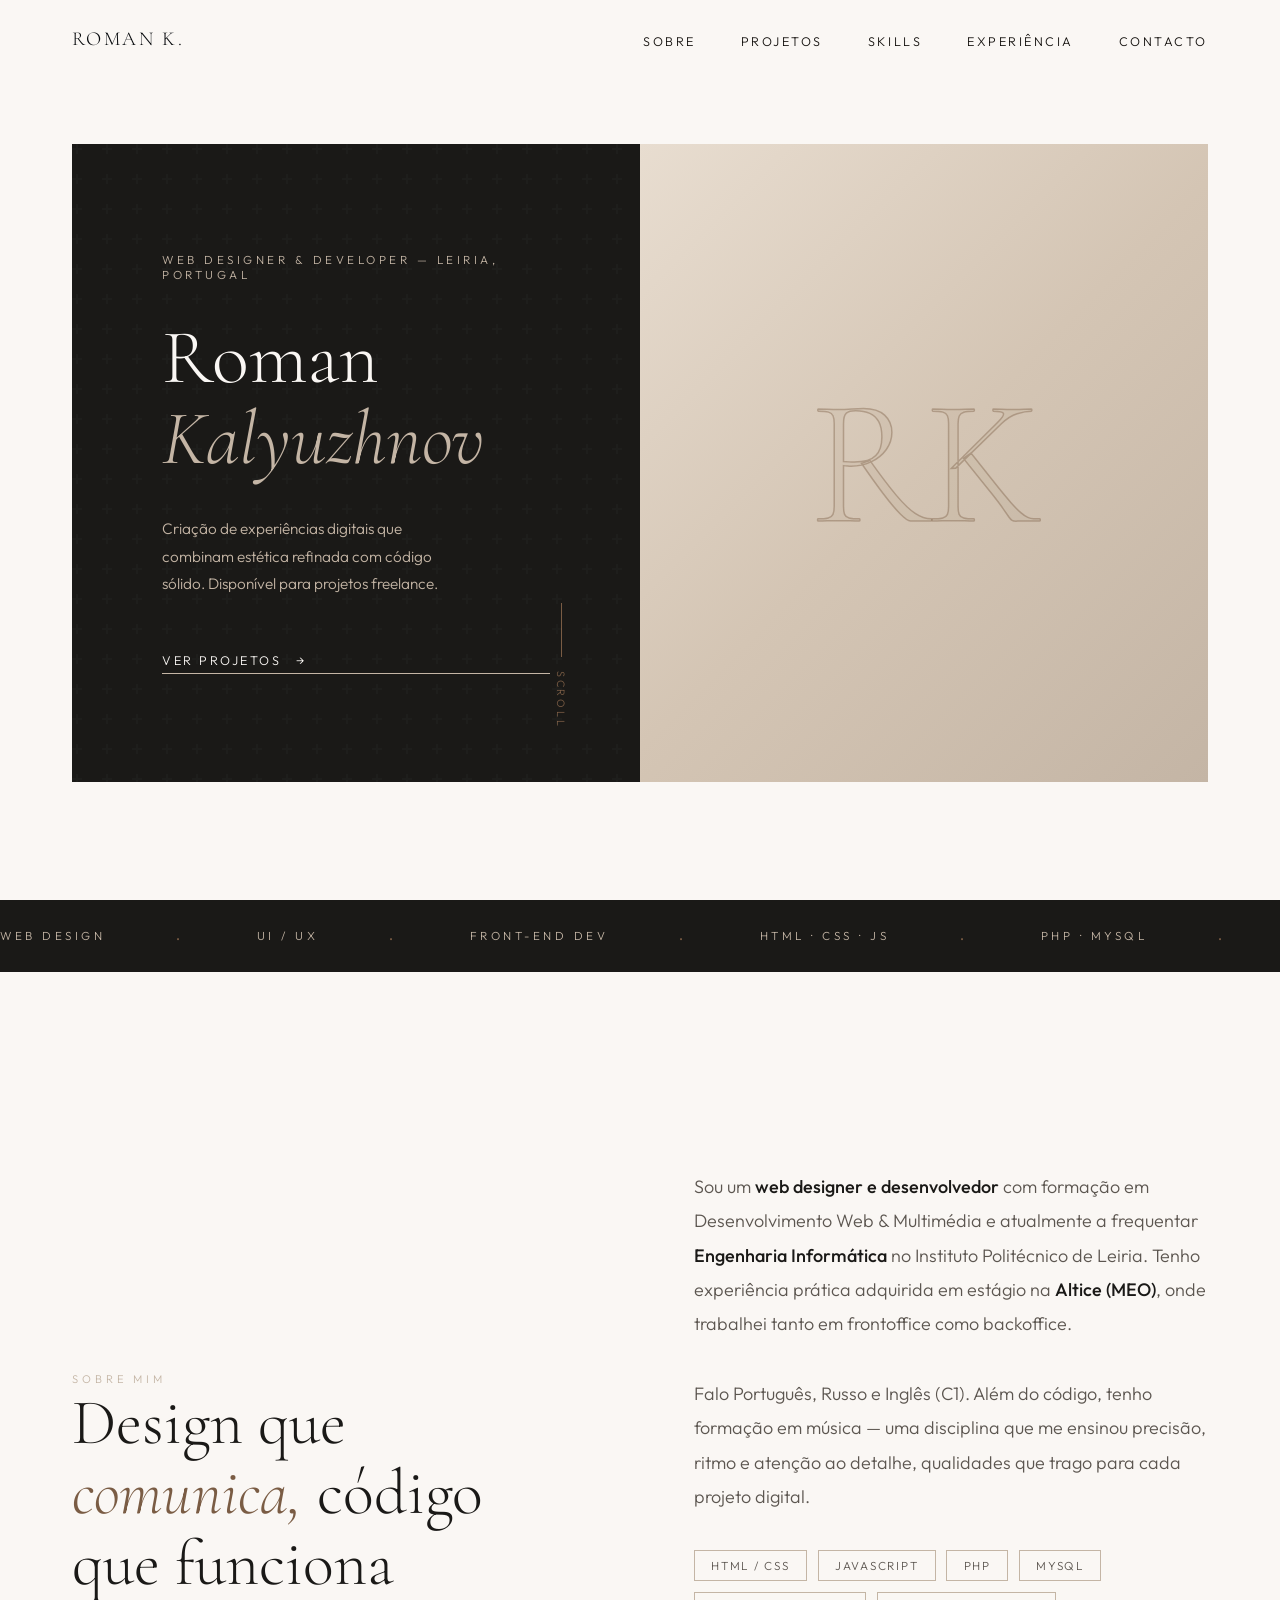
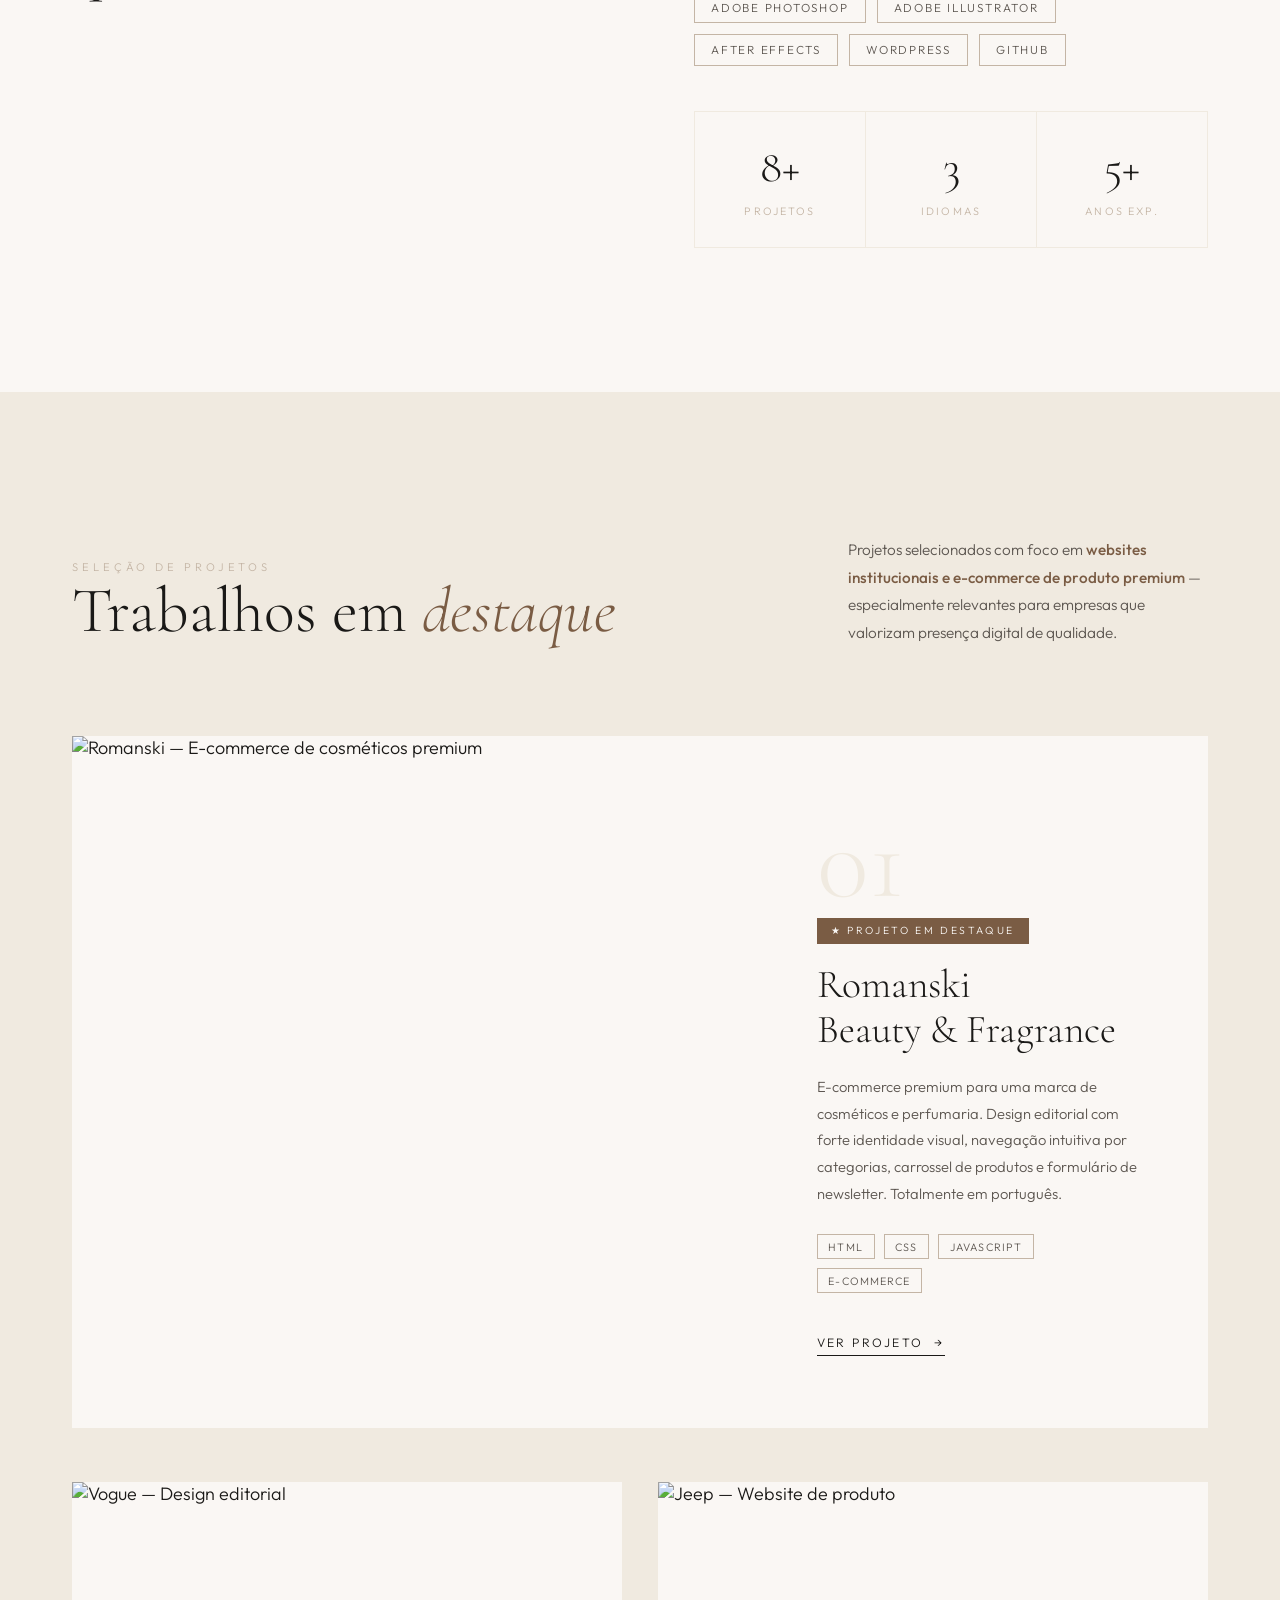
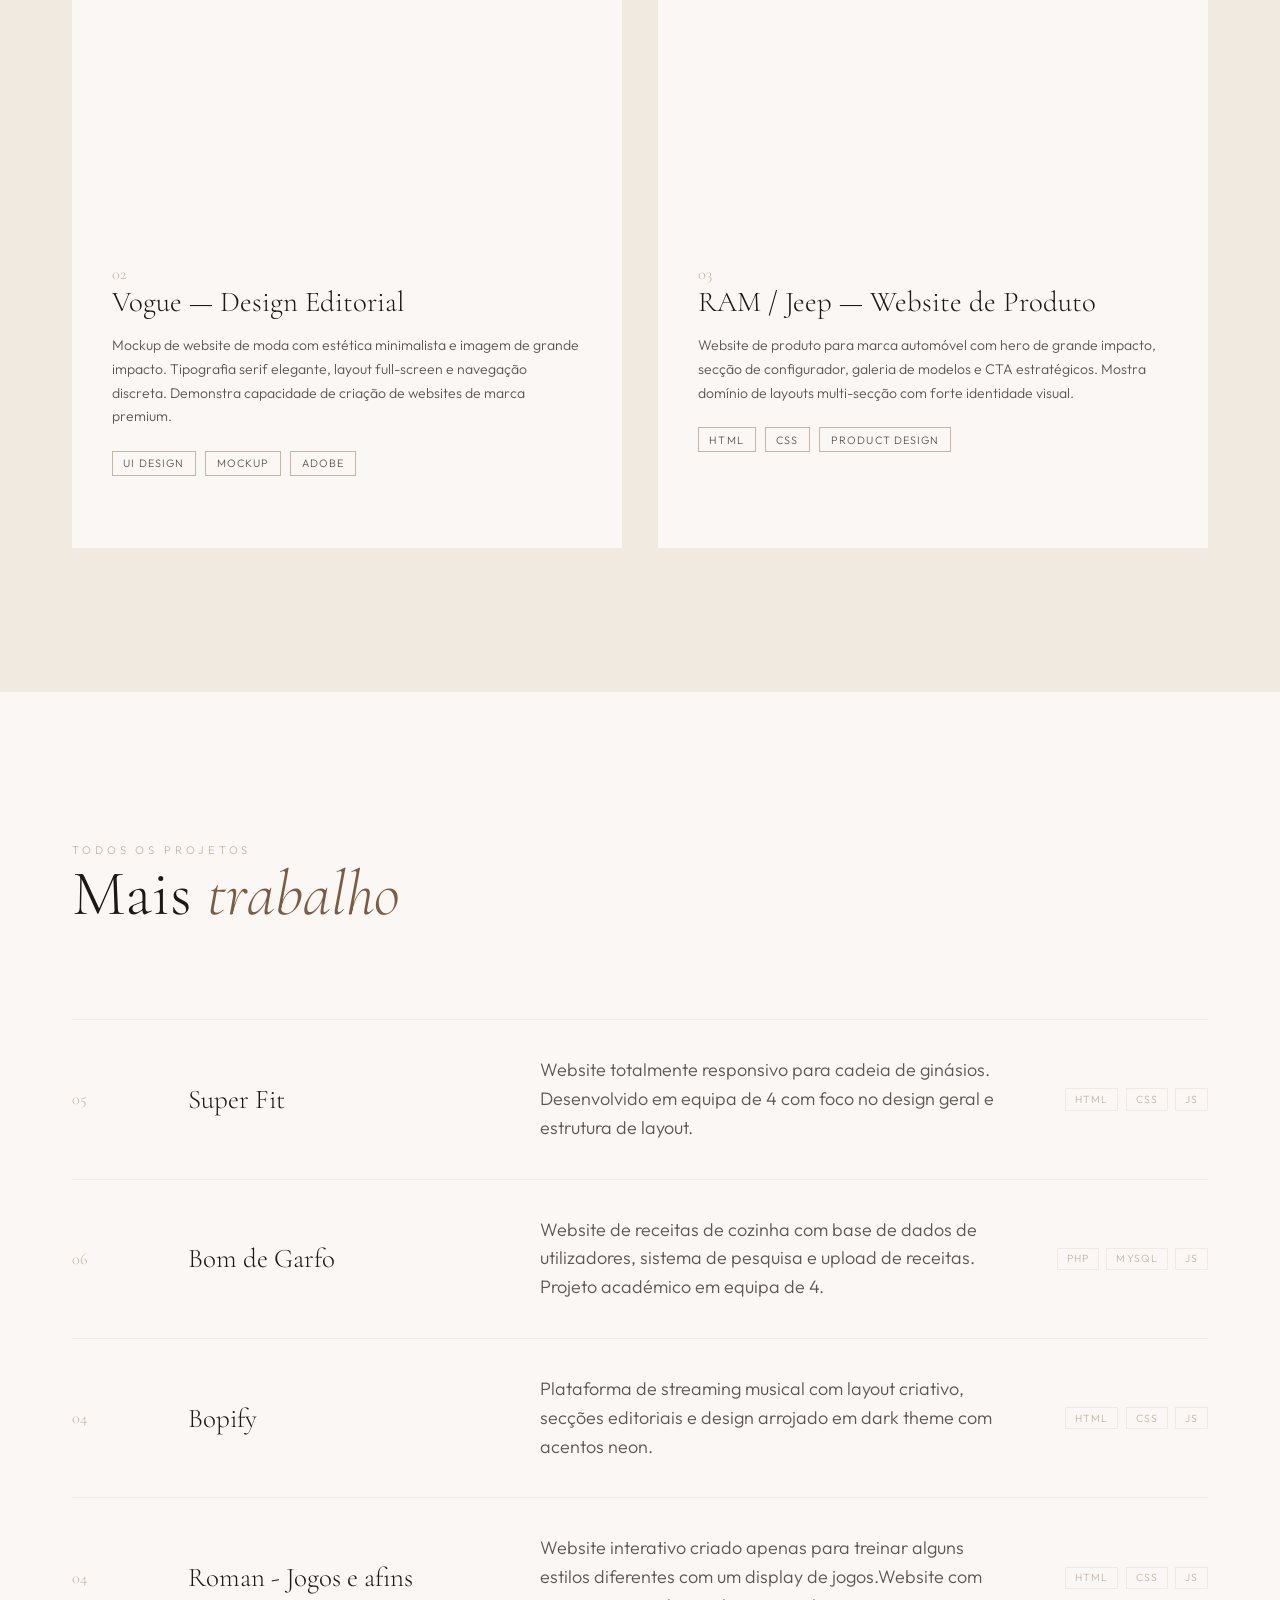
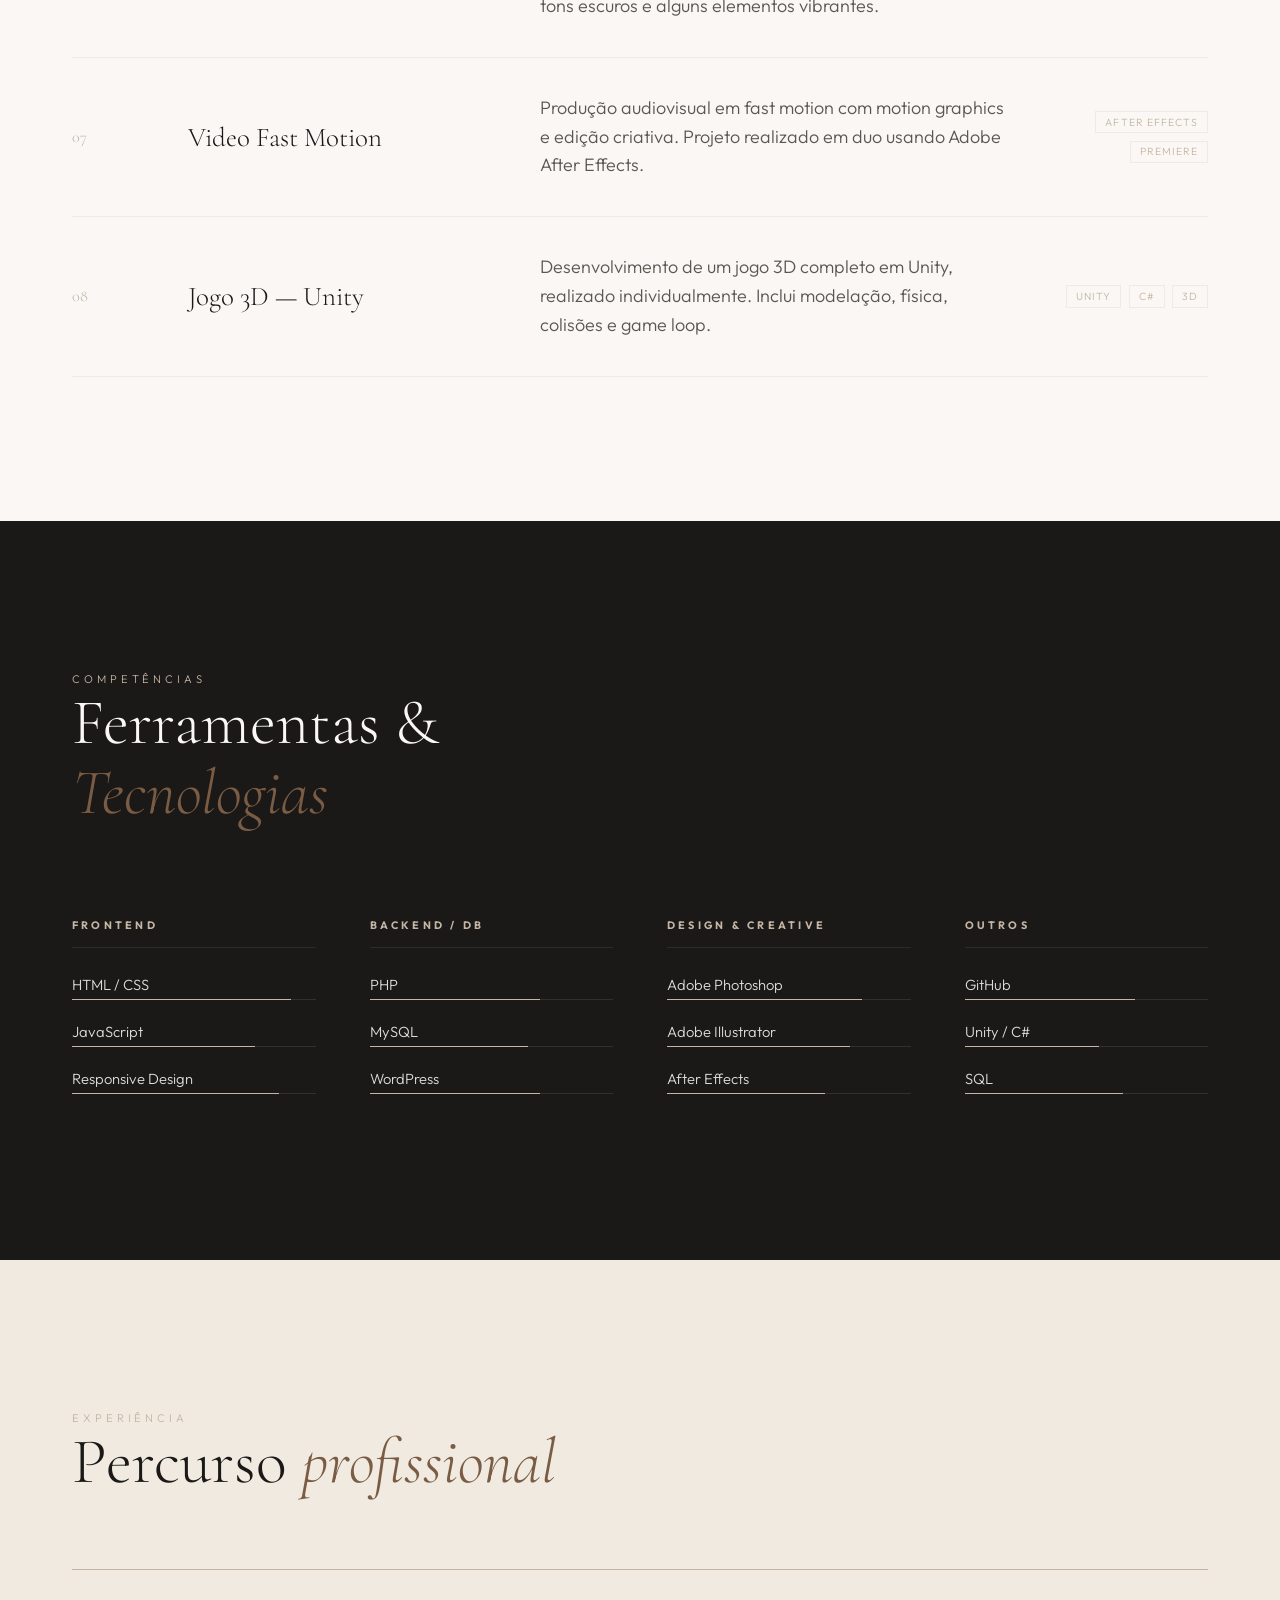
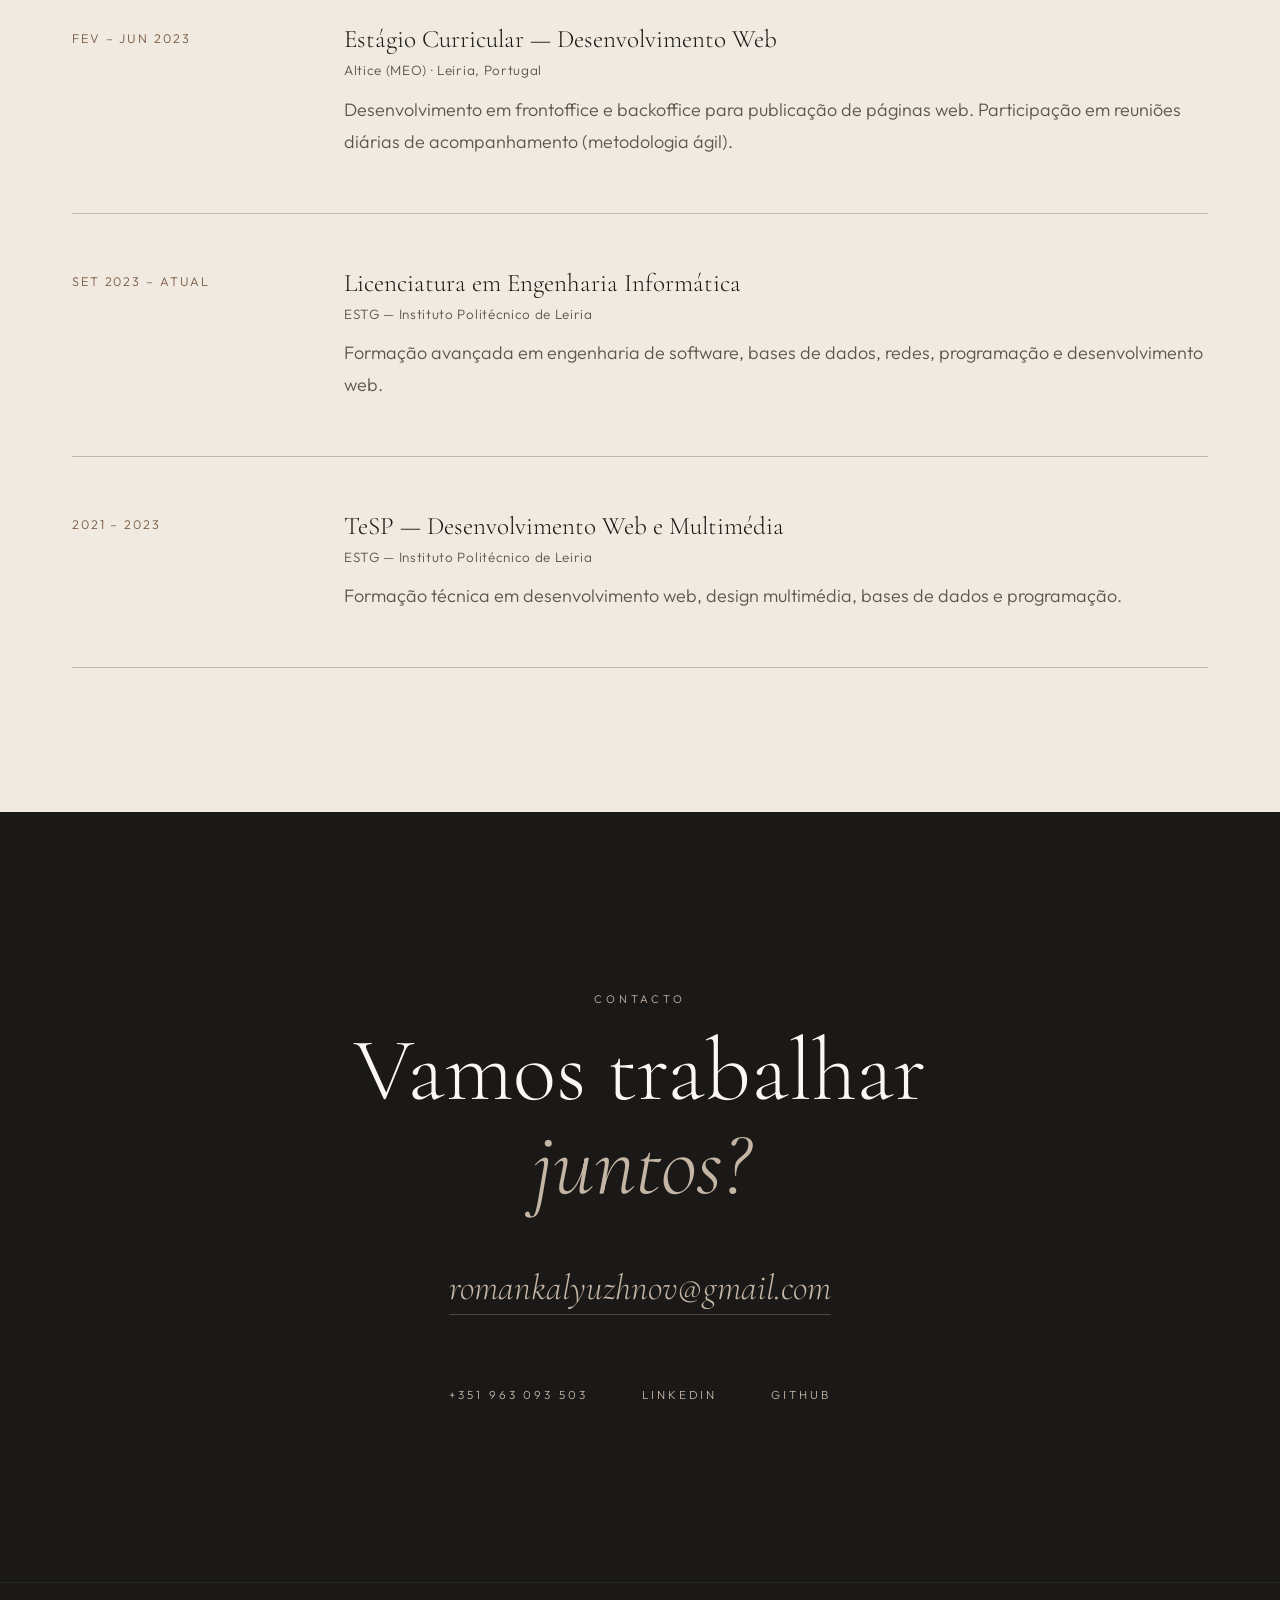
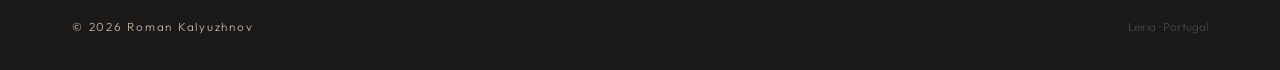
==== portfolio.html @ c2d20cfd "Add files via upload" ====
<!DOCTYPE html>
<html lang="pt">
<head>
  <meta charset="UTF-8" />
  <meta name="viewport" content="width=device-width, initial-scale=1.0"/>
  <title>Roman Kalyuzhnov — Web Designer & Developer</title>
  <link rel="preconnect" href="https://fonts.googleapis.com">
  <link href="https://fonts.googleapis.com/css2?family=Cormorant+Garamond:ital,wght@0,300;0,400;0,600;1,300;1,400&family=Outfit:wght@300;400;500&display=swap" rel="stylesheet">
  <link rel="stylesheet" href="portfolio.css" />
</head>
<body>

<!-- NAV -->
<nav>
  <a href="#hero" class="nav-logo">Roman K.</a>
  <ul class="nav-links">
    <li><a href="#about">Sobre</a></li>
    <li><a href="#featured">Projetos</a></li>
    <li><a href="#skills">Skills</a></li>
    <li><a href="#experience">Experiência</a></li>
    <li><a href="#contact">Contacto</a></li>
  </ul>
</nav>

<!-- HERO -->
<section id="hero">
  <div class="hero-left">
    <span class="hero-tag">Web Designer & Developer — Leiria, Portugal</span>
    <h1 class="hero-name">Roman<br><em>Kalyuzhnov</em></h1>
    <p class="hero-desc">Criação de experiências digitais que combinam estética refinada com código sólido. Disponível para projetos freelance.</p>
    <a href="#featured" class="hero-cta">Ver Projetos</a>
    <div class="hero-scroll">Scroll</div>
  </div>
  <div class="hero-right">
    <div class="hero-right-inner">
      <span class="hero-stone-text">RK</span>
    </div>
  </div>
</section>

<!-- TICKER -->
<div class="intro-strip">
  <div class="intro-strip-inner">
    <span>Web Design</span><span class="dot">·</span>
    <span>UI / UX</span><span class="dot">·</span>
    <span>Front-End Dev</span><span class="dot">·</span>
    <span>HTML · CSS · JS</span><span class="dot">·</span>
    <span>PHP · MySQL</span><span class="dot">·</span>
    <span>Adobe After Effects</span><span class="dot">·</span>
    <span>WordPress</span><span class="dot">·</span>
    <span>Responsive Design</span><span class="dot">·</span>
    <span>Web Design</span><span class="dot">·</span>
    <span>UI / UX</span><span class="dot">·</span>
    <span>Front-End Dev</span><span class="dot">·</span>
    <span>HTML · CSS · JS</span><span class="dot">·</span>
    <span>PHP · MySQL</span><span class="dot">·</span>
    <span>Adobe Adobe After Effects</span><span class="dot">·</span>
    <span>WordPress</span><span class="dot">·</span>
    <span>Responsive Design</span><span class="dot">·</span>
  </div>
</div>

<!-- ABOUT -->
<section id="about">
  <div class="about-left fade-up">
    <span class="section-label">Sobre mim</span>
    <h2 class="section-title">Design que <em>comunica,</em> código que funciona</h2>
  </div>
  <div class="about-right fade-up">
    <p class="about-bio">
      Sou um <strong>web designer e desenvolvedor</strong> com formação em Desenvolvimento Web & Multimédia e atualmente a frequentar <strong>Engenharia Informática</strong> no Instituto Politécnico de Leiria. Tenho experiência prática adquirida em estágio na <strong>Altice (MEO)</strong>, onde trabalhei tanto em frontoffice como backoffice.
    </p>
    <p class="about-bio">
      Falo Português, Russo e Inglês (C1). Além do código, tenho formação em música — uma disciplina que me ensinou precisão, ritmo e atenção ao detalhe, qualidades que trago para cada projeto digital.
    </p>
    <div class="about-tags">
      <span class="about-tag">HTML / CSS</span>
      <span class="about-tag">JavaScript</span>
      <span class="about-tag">PHP</span>
      <span class="about-tag">MySQL</span>
      <span class="about-tag">Adobe Photoshop</span>
      <span class="about-tag">Adobe Illustrator</span>
      <span class="about-tag">After Effects</span>
      <span class="about-tag">WordPress</span>
      <span class="about-tag">GitHub</span>
    </div>
    <div class="about-stats">
      <div class="stat">
        <span class="stat-num">8+</span>
        <span class="stat-label">Projetos</span>
      </div>
      <div class="stat">
        <span class="stat-num">3</span>
        <span class="stat-label">Idiomas</span>
      </div>
      <div class="stat">
        <span class="stat-num">5+</span>
        <span class="stat-label">Anos exp.</span>
      </div>
    </div>
  </div>
</section>

<!-- FEATURED PROJECTS (Natstone-relevant) -->
<section id="featured">
  <div class="featured-header">
    <div>
      <span class="section-label">Seleção de Projetos</span>
      <h2 class="section-title">Trabalhos em <em>destaque</em></h2>
    </div>
    <p class="featured-note">
      Projetos selecionados com foco em <strong>websites institucionais e e-commerce de produto premium</strong> — especialmente relevantes para empresas que valorizam presença digital de qualidade.
    </p>
  </div>

  <!-- FEATURED #1: Romanski — most relevant to Natstone (premium product showcase) -->
  <div class="featured-hero-card fade-up">
    <div class="fhc-img">
      <img src="Designs/Romanski/2211707_RomanKalyuzhnov.png" alt="Romanski — E-commerce de cosméticos premium" loading="lazy"/>
    </div>
    <div class="fhc-info">
      <span class="fhc-num">01</span>
      <div>
        <span class="fhc-badge">★ Projeto em Destaque</span>
        <h3 class="fhc-title">Romanski<br>Beauty & Fragrance</h3>
        <p class="fhc-desc">E-commerce premium para uma marca de cosméticos e perfumaria. Design editorial com forte identidade visual, navegação intuitiva por categorias, carrossel de produtos e formulário de newsletter. Totalmente em português.</p>
        <div class="fhc-tech">
          <span class="tech-pill">HTML</span>
          <span class="tech-pill">CSS</span>
          <span class="tech-pill">JavaScript</span>
          <span class="tech-pill">E-commerce</span>
        </div>
        <a href="#" class="fhc-link">Ver Projeto</a>
      </div>
    </div>
  </div>

  <!-- Secondary 2-column grid -->
  <div class="featured-grid">

    <!-- Vogue Mockup -->
    <div class="feat-card fade-up">
      <div class="feat-card-img">
        <img src="Designs/Vogue/vogue.png" alt="Vogue — Design editorial" loading="lazy"/>
      </div>
      <div class="feat-card-info">
        <span class="feat-card-num">02</span>
        <h3 class="feat-card-title">Vogue — Design Editorial</h3>
        <p class="feat-card-desc">Mockup de website de moda com estética minimalista e imagem de grande impacto. Tipografia serif elegante, layout full-screen e navegação discreta. Demonstra capacidade de criação de websites de marca premium.</p>
        <div class="fhc-tech">
          <span class="tech-pill">UI Design</span>
          <span class="tech-pill">Mockup</span>
          <span class="tech-pill">Adobe</span>
        </div>
      </div>
    </div>

    <!-- Jeep -->
    <div class="feat-card fade-up">
      <div class="feat-card-img">
        <img src="Designs/Jeep/B1F24348-9C37-4CF2-A3FC-3904807052FF.png" alt="Jeep — Website de produto" loading="lazy"/>
      </div>
      <div class="feat-card-info">
        <span class="feat-card-num">03</span>
        <h3 class="feat-card-title">RAM / Jeep — Website de Produto</h3>
        <p class="feat-card-desc">Website de produto para marca automóvel com hero de grande impacto, secção de configurador, galeria de modelos e CTA estratégicos. Mostra domínio de layouts multi-secção com forte identidade visual.</p>
        <div class="fhc-tech">
          <span class="tech-pill">HTML</span>
          <span class="tech-pill">CSS</span>
          <span class="tech-pill">Product Design</span>
        </div>
      </div>
    </div>

  </div>
</section>

<!-- ALL PROJECTS LIST -->
<section id="projects">
  <div class="projects-header">
    <div>
      <span class="section-label">Todos os Projetos</span>
      <h2 class="section-title">Mais <em>trabalho</em></h2>
    </div>
  </div>
  <div class="projects-list">

        <div class="proj-row fade-up">
      <span class="proj-row-num">05</span>
      <span class="proj-row-name">Super Fit</span>
      <span class="proj-row-desc">Website totalmente responsivo para cadeia de ginásios. Desenvolvido em equipa de 4 com foco no design geral e estrutura de layout.</span>
      <div class="proj-row-tech">
        <span>HTML</span><span>CSS</span><span>JS</span>
      </div>
    </div>

    <div class="proj-row fade-up">
      <span class="proj-row-num">06</span>
      <span class="proj-row-name">Bom de Garfo</span>
      <span class="proj-row-desc">Website de receitas de cozinha com base de dados de utilizadores, sistema de pesquisa e upload de receitas. Projeto académico em equipa de 4.</span>
      <div class="proj-row-tech">
        <span>PHP</span><span>MySQL</span><span>JS</span>
      </div>
    </div>

    
    <div class="proj-row fade-up">
      <span class="proj-row-num">04</span>
      <span class="proj-row-name">Bopify</span>
      <span class="proj-row-desc">Plataforma de streaming musical com layout criativo, secções editoriais e design arrojado em dark theme com acentos neon.</span>
      <div class="proj-row-tech">
        <span>HTML</span><span>CSS</span><span>JS</span>
      </div>
    </div>
    
    <div class="proj-row fade-up">
      <span class="proj-row-num">04</span>
      <span class="proj-row-name">Roman - Jogos e afins</span>
      <span class="proj-row-desc">Website interativo criado apenas para treinar alguns estilos diferentes com um display de jogos.Website com tons escuros e alguns elementos vibrantes.</span>
      <div class="proj-row-tech">
        <span>HTML</span><span>CSS</span><span>JS</span>
      </div>
    </div>

    <div class="proj-row fade-up">
      <span class="proj-row-num">07</span>
      <span class="proj-row-name">Video Fast Motion</span>
      <span class="proj-row-desc">Produção audiovisual em fast motion com motion graphics e edição criativa. Projeto realizado em duo usando Adobe After Effects.</span>
      <div class="proj-row-tech">
        <span>After Effects</span><span>Premiere</span>
      </div>
    </div>

    <div class="proj-row fade-up">
      <span class="proj-row-num">08</span>
      <span class="proj-row-name">Jogo 3D — Unity</span>
      <span class="proj-row-desc">Desenvolvimento de um jogo 3D completo em Unity, realizado individualmente. Inclui modelação, física, colisões e game loop.</span>
      <div class="proj-row-tech">
        <span>Unity</span><span>C#</span><span>3D</span>
      </div>
    </div>

  </div>
</section>

<!-- SKILLS -->
<section id="skills">
  <span class="section-label">Competências</span>
  <h2 class="section-title">Ferramentas &amp; <em>Tecnologias</em></h2>
  <div class="skills-grid">
    <div class="skill-group">
      <h4>Frontend</h4>
      <div class="skill-item">
        <span class="skill-name">HTML / CSS</span>
        <div class="skill-bar"><div class="skill-bar-fill" style="width:90%"></div></div>
      </div>
      <div class="skill-item">
        <span class="skill-name">JavaScript</span>
        <div class="skill-bar"><div class="skill-bar-fill" style="width:75%"></div></div>
      </div>
      <div class="skill-item">
        <span class="skill-name">Responsive Design</span>
        <div class="skill-bar"><div class="skill-bar-fill" style="width:85%"></div></div>
      </div>
    </div>
    <div class="skill-group">
      <h4>Backend / DB</h4>
      <div class="skill-item">
        <span class="skill-name">PHP</span>
        <div class="skill-bar"><div class="skill-bar-fill" style="width:70%"></div></div>
      </div>
      <div class="skill-item">
        <span class="skill-name">MySQL</span>
        <div class="skill-bar"><div class="skill-bar-fill" style="width:65%"></div></div>
      </div>
      <div class="skill-item">
        <span class="skill-name">WordPress</span>
        <div class="skill-bar"><div class="skill-bar-fill" style="width:70%"></div></div>
      </div>
    </div>
    <div class="skill-group">
      <h4>Design & Creative</h4>
      <div class="skill-item">
        <span class="skill-name">Adobe Photoshop</span>
        <div class="skill-bar"><div class="skill-bar-fill" style="width:80%"></div></div>
      </div>
      <div class="skill-item">
        <span class="skill-name">Adobe Illustrator</span>
        <div class="skill-bar"><div class="skill-bar-fill" style="width:75%"></div></div>
      </div>
      <div class="skill-item">
        <span class="skill-name">After Effects</span>
        <div class="skill-bar"><div class="skill-bar-fill" style="width:65%"></div></div>
      </div>
    </div>
    <div class="skill-group">
      <h4>Outros</h4>
      <div class="skill-item">
        <span class="skill-name">GitHub</span>
        <div class="skill-bar"><div class="skill-bar-fill" style="width:70%"></div></div>
      </div>
      <div class="skill-item">
        <span class="skill-name">Unity / C#</span>
        <div class="skill-bar"><div class="skill-bar-fill" style="width:55%"></div></div>
      </div>
      <div class="skill-item">
        <span class="skill-name">SQL</span>
        <div class="skill-bar"><div class="skill-bar-fill" style="width:65%"></div></div>
      </div>
    </div>
  </div>
</section>

<!-- EXPERIENCE -->
<section id="experience">
  <span class="section-label">Experiência</span>
  <h2 class="section-title">Percurso <em>profissional</em></h2>
  <div class="exp-list">
    <div class="exp-item fade-up">
      <span class="exp-date">Fev – Jun 2023</span>
      <div>
        <div class="exp-role">Estágio Curricular — Desenvolvimento Web</div>
        <div class="exp-company">Altice (MEO) · Leiria, Portugal</div>
        <p class="exp-desc">Desenvolvimento em frontoffice e backoffice para publicação de páginas web. Participação em reuniões diárias de acompanhamento (metodologia ágil).</p>
      </div>
    </div>
    <div class="exp-item fade-up">
      <span class="exp-date">Set 2023 – Atual</span>
      <div>
        <div class="exp-role">Licenciatura em Engenharia Informática</div>
        <div class="exp-company">ESTG — Instituto Politécnico de Leiria</div>
        <p class="exp-desc">Formação avançada em engenharia de software, bases de dados, redes, programação e desenvolvimento web.</p>
      </div>
    </div>
    <div class="exp-item fade-up">
      <span class="exp-date">2021 – 2023</span>
      <div>
        <div class="exp-role">TeSP — Desenvolvimento Web e Multimédia</div>
        <div class="exp-company">ESTG — Instituto Politécnico de Leiria</div>
        <p class="exp-desc">Formação técnica em desenvolvimento web, design multimédia, bases de dados e programação.</p>
      </div>
    </div>
  </div>
</section>

<!-- CONTACT -->
<section id="contact">
  <span class="section-label">Contacto</span>
  <h2 class="contact-title">Vamos trabalhar<br><em>juntos?</em></h2>
  <a href="mailto:romankalyuzhnov@gmail.com" class="contact-email">romankalyuzhnov@gmail.com</a>
  <div class="contact-links">
    <a href="tel:+351963093503" class="contact-link">+351 963 093 503</a>
    <a href="https://www.linkedin.com/in/roman-kalyuzhnov-aa4647225/" class="contact-link">LinkedIn</a>
    <a href="https://github.com/ro0mk" class="contact-link">GitHub</a>
  </div>
</section>

<!-- FOOTER -->
<footer>
  <span class="footer-copy">© 2026 Roman Kalyuzhnov</span>
  <span class="footer-made">Leiria · Portugal</span>
</footer>

<script>
  // Intersection Observer for fade-up animations
  const observer = new IntersectionObserver((entries) => {
    entries.forEach(el => {
      if (el.isIntersecting) el.target.classList.add('visible');
    });
  }, { threshold: 0.1 });
  document.querySelectorAll('.fade-up').forEach(el => observer.observe(el));
</script>

</body>
</html>
---- portfolio.css ----
:root {
      --cream: #F0EAE0;
      --stone: #C4B5A5;
      --dark: #1A1917;
      --mid: #5C5650;
      --accent: #7A5C44;
      --white: #FAF7F4;
    }

    *, *::before, *::after { box-sizing: border-box; margin: 0; padding: 0; }

    html { scroll-behavior: smooth; 
           font-size: 18px;
        }

    body {
      background: var(--white);
      color: var(--dark);
      font-family: 'Outfit', sans-serif;
      font-weight: 300;
      overflow-x: hidden;
    }

    /* ── NAV ── */
    nav {
    position: fixed;
    top: 0; left: 0; right: 0;
    z-index: 100;
    display: flex;
    justify-content: space-between;
    align-items: center;
    padding: 1.5rem 4rem;
    mix-blend-mode: difference; /* <-- ALTERADO AQUI */
    }
    .nav-logo {
      font-family: 'Cormorant Garamond', serif;
      font-size: 1.1rem;
      font-weight: 300;
      letter-spacing: 0.12em;
      text-transform: uppercase;
      color: #ffffff;
      text-decoration: none;
    }
    .nav-links {
      display: flex;
      gap: 2.5rem;
      list-style: none;
    }
    .nav-links a {
      font-size: 0.7rem;
      letter-spacing: 0.2em;
      text-transform: uppercase;
      color: #e5e5e5;
      text-decoration: none;
      transition: color 0.3s;
    }
    .nav-links a:hover { color: #ffffff; }

    /* ── HERO ── */
    #hero {
      height: 100vh;
      display: grid;
      grid-template-columns: 1fr 1fr;
      position: relative;
      overflow: hidden;
    }
    .hero-left {
      background: var(--dark);
      display: flex;
      flex-direction: column;
      justify-content: flex-end;
      padding: 6rem 5rem;
      position: relative;
    }
    .hero-left::after {
      content: '';
      position: absolute;
      top: 0; left: 0; right: 0; bottom: 0;
      background: url("data:image/svg+xml,%3Csvg width='60' height='60' viewBox='0 0 60 60' xmlns='http://www.w3.org/2000/svg'%3E%3Cg fill='none' fill-rule='evenodd'%3E%3Cg fill='%23ffffff' fill-opacity='0.02'%3E%3Cpath d='M36 34v-4h-2v4h-4v2h4v4h2v-4h4v-2h-4zm0-30V0h-2v4h-4v2h4v4h2V6h4V4h-4zM6 34v-4H4v4H0v2h4v4h2v-4h4v-2H6zM6 4V0H4v4H0v2h4v4h2V6h4V4H6z'/%3E%3C/g%3E%3C/g%3E%3C/svg%3E");
      pointer-events: none;
    }
    .hero-tag {
      font-size: 0.65rem;
      letter-spacing: 0.3em;
      text-transform: uppercase;
      color: var(--stone);
      margin-bottom: 2rem;
    }
    .hero-name {
      font-family: 'Cormorant Garamond', serif;
      font-size: clamp(3rem, 6vw, 5.5rem);
      font-weight: 300;
      line-height: 1.05;
      color: var(--white);
      margin-bottom: 2rem;
    }
    .hero-name em {
      font-style: italic;
      color: var(--stone);
    }
    .hero-desc {
      font-size: 0.85rem;
      color: var(--stone);
      line-height: 1.8;
      max-width: 28ch;
      margin-bottom: 3rem;
    }
    .hero-cta {
      display: inline-flex;
      align-items: center;
      gap: 0.8rem;
      font-size: 0.7rem;
      letter-spacing: 0.2em;
      text-transform: uppercase;
      color: var(--white);
      text-decoration: none;
      border-bottom: 1px solid var(--stone);
      padding-bottom: 0.3rem;
      transition: color 0.3s, border-color 0.3s;
    }
    .hero-cta:hover { color: var(--stone); }
    .hero-cta::after { content: '→'; }

    .hero-right {
      background: var(--cream);
      position: relative;
      overflow: hidden;
    }
    .hero-right-inner {
      position: absolute;
      inset: 0;
      background: linear-gradient(135deg, #E8DDD0 0%, #D4C5B4 50%, #C4B5A5 100%);
      display: flex;
      align-items: center;
      justify-content: center;
    }
.hero-stone-text {
  font-family: 'Cormorant Garamond', serif;
  font-size: clamp(5rem, 14vw, 16rem);
  font-weight: 300;
  /* Adiciona um preenchimento muito subtil usando o tom do teu var(--accent) */
  color: rgba(122, 92, 68, 0.05); 
  /* Aumenta a espessura para 1.5px e a opacidade da cor para 40% */
  -webkit-text-stroke: 1.5px rgba(122, 92, 68, 0.4); 
  letter-spacing: -0.02em;
  user-select: none;
  line-height: 1;
}
    .hero-scroll {
      position: absolute;
      bottom: 3rem;
      right: 4rem;
      font-size: 0.6rem;
      letter-spacing: 0.25em;
      text-transform: uppercase;
      color: var(--accent);
      writing-mode: vertical-rl;
      display: flex;
      align-items: center;
      gap: 0.8rem;
    }
    .hero-scroll::before {
      content: '';
      width: 1px;
      height: 3rem;
      background: var(--accent);
      animation: scrollLine 2s ease-in-out infinite;
    }
    @keyframes scrollLine {
      0%, 100% { transform: scaleY(1); opacity: 1; }
      50% { transform: scaleY(0.5); opacity: 0.4; }
    }

    /* ── INTRO STRIP ── */
    .intro-strip {
      background: var(--dark);
      overflow: hidden;
      padding: 1.2rem 0;
      white-space: nowrap;
    }
    .intro-strip-inner {
      display: inline-flex;
      gap: 4rem;
      animation: ticker 20s linear infinite;
    }
    .intro-strip span {
      font-size: 0.65rem;
      letter-spacing: 0.3em;
      text-transform: uppercase;
      color: var(--stone);
    }
    .intro-strip .dot { color: var(--accent); font-size: 1rem; }
    @keyframes ticker {
      0% { transform: translateX(0); }
      100% { transform: translateX(-50%); }
    }

    /* ── SECTION COMMON ── */
    section { padding: 8rem 4rem; }
    .section-label {
      font-size: 0.62rem;
      letter-spacing: 0.35em;
      text-transform: uppercase;
      color: var(--stone);
      margin-bottom: 1rem;
    }
    .section-title {
      font-family: 'Cormorant Garamond', serif;
      font-size: clamp(2.5rem, 5vw, 4rem);
      font-weight: 300;
      line-height: 1.1;
      color: var(--dark);
      max-width: 18ch;
    }
    .section-title em { font-style: italic; color: var(--accent); }

    /* ── ABOUT ── */
    #about {
      display: grid;
      grid-template-columns: 1fr 1fr;
      gap: 6rem;
      align-items: center;
      background: var(--white);
    }
    .about-left .section-title { max-width: 14ch; }
    .about-right {
      padding-top: 3rem;
    }
    .about-bio {
      font-size: 1rem;
      line-height: 1.9;
      color: var(--mid);
      margin-bottom: 2rem;
    }
    .about-bio strong { color: var(--dark); font-weight: 500; }
    .about-tags {
      display: flex;
      flex-wrap: wrap;
      gap: 0.6rem;
      margin-bottom: 2.5rem;
    }
    .about-tag {
      font-size: 0.65rem;
      letter-spacing: 0.15em;
      text-transform: uppercase;
      border: 1px solid var(--stone);
      padding: 0.4rem 0.9rem;
      color: var(--mid);
    }
    .about-stats {
      display: grid;
      grid-template-columns: repeat(3, 1fr);
      gap: 1px;
      background: var(--cream);
      border: 1px solid var(--cream);
      margin-top: 2rem;
    }
    .stat {
      background: var(--white);
      padding: 1.5rem;
      text-align: center;
    }
    .stat-num {
      font-family: 'Cormorant Garamond', serif;
      font-size: 2.5rem;
      font-weight: 300;
      color: var(--dark);
      display: block;
      margin-bottom: 0.2rem;
    }
    .stat-label {
      font-size: 0.6rem;
      letter-spacing: 0.2em;
      text-transform: uppercase;
      color: var(--stone);
    }

    /* ── FEATURED (for Natstone) ── */
    #featured {
      background: var(--cream);
      padding: 8rem 4rem;
    }
    .featured-header {
      display: flex;
      justify-content: space-between;
      align-items: flex-end;
      margin-bottom: 5rem;
      flex-wrap: wrap;
      gap: 2rem;
    }
    .featured-note {
      max-width: 36ch;
      font-size: 0.85rem;
      color: var(--mid);
      line-height: 1.8;
    }
    .featured-note strong { color: var(--accent); font-weight: 500; }

    /* Big featured card */
    .featured-hero-card {
      display: grid;
      grid-template-columns: 1.2fr 0.8fr;
      gap: 0;
      margin-bottom: 3rem;
      background: var(--white);
      overflow: hidden;
      transition: transform 0.4s ease;
    }
    .featured-hero-card:hover { transform: translateY(-4px); }
    .fhc-img {
      position: relative;
      overflow: hidden;
      aspect-ratio: 4/3;
    }
    .fhc-img img {
      width: 100%;
      height: 100%;
      object-fit: cover;
      object-position: top;
      transition: transform 0.6s ease;
    }
    .featured-hero-card:hover .fhc-img img { transform: scale(1.04); }
    .fhc-info {
      padding: 4rem 3.5rem;
      display: flex;
      flex-direction: column;
      justify-content: space-between;
    }
    .fhc-num {
      font-family: 'Cormorant Garamond', serif;
      font-size: 6rem;
      font-weight: 300;
      color: var(--cream);
      line-height: 1;
      user-select: none;
    }
    .fhc-badge {
      display: inline-block;
      font-size: 0.58rem;
      letter-spacing: 0.25em;
      text-transform: uppercase;
      background: var(--accent);
      color: var(--white);
      padding: 0.35rem 0.8rem;
      margin-bottom: 1rem;
    }
    .fhc-title {
      font-family: 'Cormorant Garamond', serif;
      font-size: 2.2rem;
      font-weight: 300;
      line-height: 1.15;
      color: var(--dark);
      margin-bottom: 1.2rem;
    }
    .fhc-desc {
      font-size: 0.82rem;
      color: var(--mid);
      line-height: 1.8;
      margin-bottom: 1.5rem;
    }
    .fhc-tech {
      display: flex;
      flex-wrap: wrap;
      gap: 0.5rem;
      margin-bottom: 2rem;
    }
    .tech-pill {
      font-size: 0.6rem;
      letter-spacing: 0.1em;
      text-transform: uppercase;
      border: 1px solid var(--stone);
      padding: 0.25rem 0.6rem;
      color: var(--mid);
    }
    .fhc-link {
      display: inline-flex;
      align-items: center;
      gap: 0.6rem;
      font-size: 0.68rem;
      letter-spacing: 0.2em;
      text-transform: uppercase;
      color: var(--dark);
      text-decoration: none;
      border-bottom: 1px solid var(--dark);
      padding-bottom: 0.25rem;
      align-self: flex-start;
      transition: color 0.3s, border-color 0.3s;
    }
    .fhc-link:hover { color: var(--accent); border-color: var(--accent); }
    .fhc-link::after { content: '→'; }

    /* Secondary featured grid */
    .featured-grid {
      display: grid;
      grid-template-columns: 1fr 1fr;
      gap: 2rem;
    }
    .feat-card {
      background: var(--white);
      overflow: hidden;
      transition: transform 0.4s ease;
    }
    .feat-card:hover { transform: translateY(-4px); }
    .feat-card-img {
      overflow: hidden;
      aspect-ratio: 16/10;
    }
    .feat-card-img img {
      width: 100%;
      height: 100%;
      object-fit: cover;
      object-position: top;
      transition: transform 0.6s ease;
    }
    .feat-card:hover .feat-card-img img { transform: scale(1.04); }
    .feat-card-info {
      padding: 2rem 2.2rem;
    }
    .feat-card-num {
      font-family: 'Cormorant Garamond', serif;
      font-size: 0.9rem;
      color: var(--stone);
      margin-bottom: 0.5rem;
    }
    .feat-card-title {
      font-family: 'Cormorant Garamond', serif;
      font-size: 1.6rem;
      font-weight: 300;
      color: var(--dark);
      margin-bottom: 0.8rem;
    }
    .feat-card-desc {
      font-size: 0.78rem;
      color: var(--mid);
      line-height: 1.7;
      margin-bottom: 1.2rem;
    }

    /* ── ALL PROJECTS ── */
    #projects {
      background: var(--white);
    }
    .projects-header {
      display: flex;
      justify-content: space-between;
      align-items: flex-end;
      margin-bottom: 5rem;
    }
    .projects-list {
      display: flex;
      flex-direction: column;
      gap: 0;
    }
    .proj-row {
      display: grid;
      grid-template-columns: 80px 2fr 3fr 1fr;
      gap: 2rem;
      align-items: center;
      padding: 2rem 0;
      border-top: 1px solid var(--cream);
      transition: background 0.3s;
      cursor: default;
    }
    .proj-row:last-child { border-bottom: 1px solid var(--cream); }
    .proj-row:hover { background: var(--cream); padding-left: 1rem; padding-right: 1rem; margin: 0 -1rem; }
    .proj-row-num {
      font-family: 'Cormorant Garamond', serif;
      font-size: 0.9rem;
      color: var(--stone);
    }
    .proj-row-name {
      font-family: 'Cormorant Garamond', serif;
      font-size: 1.5rem;
      font-weight: 300;
      color: var(--dark);
    }
    .proj-row-desc {
      color: var(--mid);
      line-height: 1.6;
    }
    .proj-row-tech {
      display: flex;
      flex-wrap: wrap;
      gap: 0.4rem;
      justify-content: flex-end;
    }
    .proj-row-tech span {
      font-size: 0.58rem;
      letter-spacing: 0.1em;
      text-transform: uppercase;
      border: 1px solid var(--cream);
      padding: 0.2rem 0.5rem;
      color: var(--stone);
      background: var(--white);
    }

    /* ── SKILLS ── */
    #skills {
      background: var(--dark);
      color: var(--white);
    }
    #skills .section-label { color: var(--stone); }
    #skills .section-title { color: var(--white); }
    .skills-grid {
      display: grid;
      grid-template-columns: repeat(4, 1fr);
      gap: 3rem;
      margin-top: 5rem;
    }
    .skill-group h4 {
      font-size: 0.6rem;
      letter-spacing: 0.3em;
      text-transform: uppercase;
      color: var(--stone);
      margin-bottom: 1.5rem;
      padding-bottom: 0.8rem;
      border-bottom: 1px solid rgba(255,255,255,0.08);
    }
    .skill-item {
      display: flex;
      flex-direction: column;
      gap: 0.3rem;
      margin-bottom: 1.2rem;
    }
    .skill-name {
      font-size: 0.82rem;
      color: rgba(255,255,255,0.85);
    }
    .skill-bar {
      height: 1px;
      background: rgba(255,255,255,0.1);
      position: relative;
      overflow: hidden;
    }
    .skill-bar-fill {
      position: absolute;
      left: 0; top: 0; bottom: 0;
      background: var(--stone);
      animation: barFill 1.5s ease forwards;
      animation-delay: 0.5s;
      transform-origin: left;
      transform: scaleX(0);
    }
    @keyframes barFill {
      to { transform: scaleX(1); }
    }

    /* ── EXPERIENCE ── */
    #experience {
      background: var(--cream);
    }
    .exp-list { margin-top: 4rem; }
    .exp-item {
      display: grid;
      grid-template-columns: 200px 1fr;
      gap: 4rem;
      padding: 3rem 0;
      border-top: 1px solid var(--stone);
    }
    .exp-item:last-child { border-bottom: 1px solid var(--stone); }
    .exp-date {
      font-size: 0.7rem;
      letter-spacing: 0.15em;
      color: var(--accent);
      text-transform: uppercase;
      padding-top: 0.3rem;
    }
    .exp-role {
      font-family: 'Cormorant Garamond', serif;
      font-size: 1.4rem;
      font-weight: 300;
      color: var(--dark);
      margin-bottom: 0.4rem;
    }
    .exp-company {
      font-size: 0.75rem;
      color: var(--mid);
      margin-bottom: 0.8rem;
      letter-spacing: 0.05em;
    }
    .exp-desc {
      color: var(--mid);
      line-height: 1.8;
    }

    /* ── CONTACT ── */
    #contact {
      background: var(--dark);
      text-align: center;
      padding: 10rem 4rem;
    }
    #contact .section-label { color: var(--stone); display: block; margin-bottom: 1rem; }
    .contact-title {
      font-family: 'Cormorant Garamond', serif;
      font-size: clamp(3rem, 7vw, 6rem);
      font-weight: 300;
      color: var(--white);
      line-height: 1.05;
      margin-bottom: 3rem;
    }
    .contact-title em { font-style: italic; color: var(--stone); }
    .contact-email {
      display: inline-block;
      font-family: 'Cormorant Garamond', serif;
      font-size: clamp(1.2rem, 3vw, 2rem);
      font-style: italic;
      color: var(--stone);
      text-decoration: none;
      border-bottom: 1px solid rgba(196,181,165,0.3);
      padding-bottom: 0.3rem;
      transition: color 0.3s, border-color 0.3s;
      margin-bottom: 4rem;
    }
    .contact-email:hover { color: var(--white); border-color: var(--white); }
    .contact-links {
      display: flex;
      justify-content: center;
      gap: 3rem;
    }
    .contact-link {
      font-size: 0.65rem;
      letter-spacing: 0.25em;
      text-transform: uppercase;
      color: var(--stone);
      text-decoration: none;
      transition: color 0.3s;
    }
    .contact-link:hover { color: var(--white); }

    /* ── FOOTER ── */
    footer {
      background: var(--dark);
      border-top: 1px solid rgba(255,255,255,0.06);
      padding: 2rem 4rem;
      display: flex;
      justify-content: space-between;
      align-items: center;
    }
    .footer-copy {
      font-size: 0.65rem;
      letter-spacing: 0.15em;
      color: var(--stone);
    }
    .footer-made {
      font-size: 0.65rem;
      color: rgba(255,255,255,0.2);
    }

    /* ── ENTRANCE ANIMATIONS ── */
    .fade-up {
      opacity: 0;
      transform: translateY(30px);
      transition: opacity 0.7s ease, transform 0.7s ease;
    }
    .fade-up.visible {
      opacity: 1;
      transform: translateY(0);
    }
    .fade-up:nth-child(2) { transition-delay: 0.1s; }
    .fade-up:nth-child(3) { transition-delay: 0.2s; }
    .fade-up:nth-child(4) { transition-delay: 0.3s; }

    /* ── RESPONSIVE ── */
    @media (max-width: 900px) {
      nav { padding: 1.2rem 2rem; }
      nav .nav-links { display: none; }
      #hero { grid-template-columns: 1fr; }
      .hero-right { display: none; }
      .hero-left { padding: 8rem 2rem 4rem; }
      section { padding: 5rem 2rem; }
      #about { grid-template-columns: 1fr; gap: 3rem; }
      #featured { padding: 5rem 2rem; }
      .featured-hero-card { grid-template-columns: 1fr; }
      .fhc-img { aspect-ratio: 16/9; }
      .featured-grid { grid-template-columns: 1fr; }
      .skills-grid { grid-template-columns: 1fr 1fr; }
      .proj-row { grid-template-columns: 50px 1fr; }
      .proj-row-desc, .proj-row-tech { display: none; }
      .exp-item { grid-template-columns: 1fr; gap: 0.5rem; }
      footer { flex-direction: column; gap: 0.5rem; text-align: center; }
    }
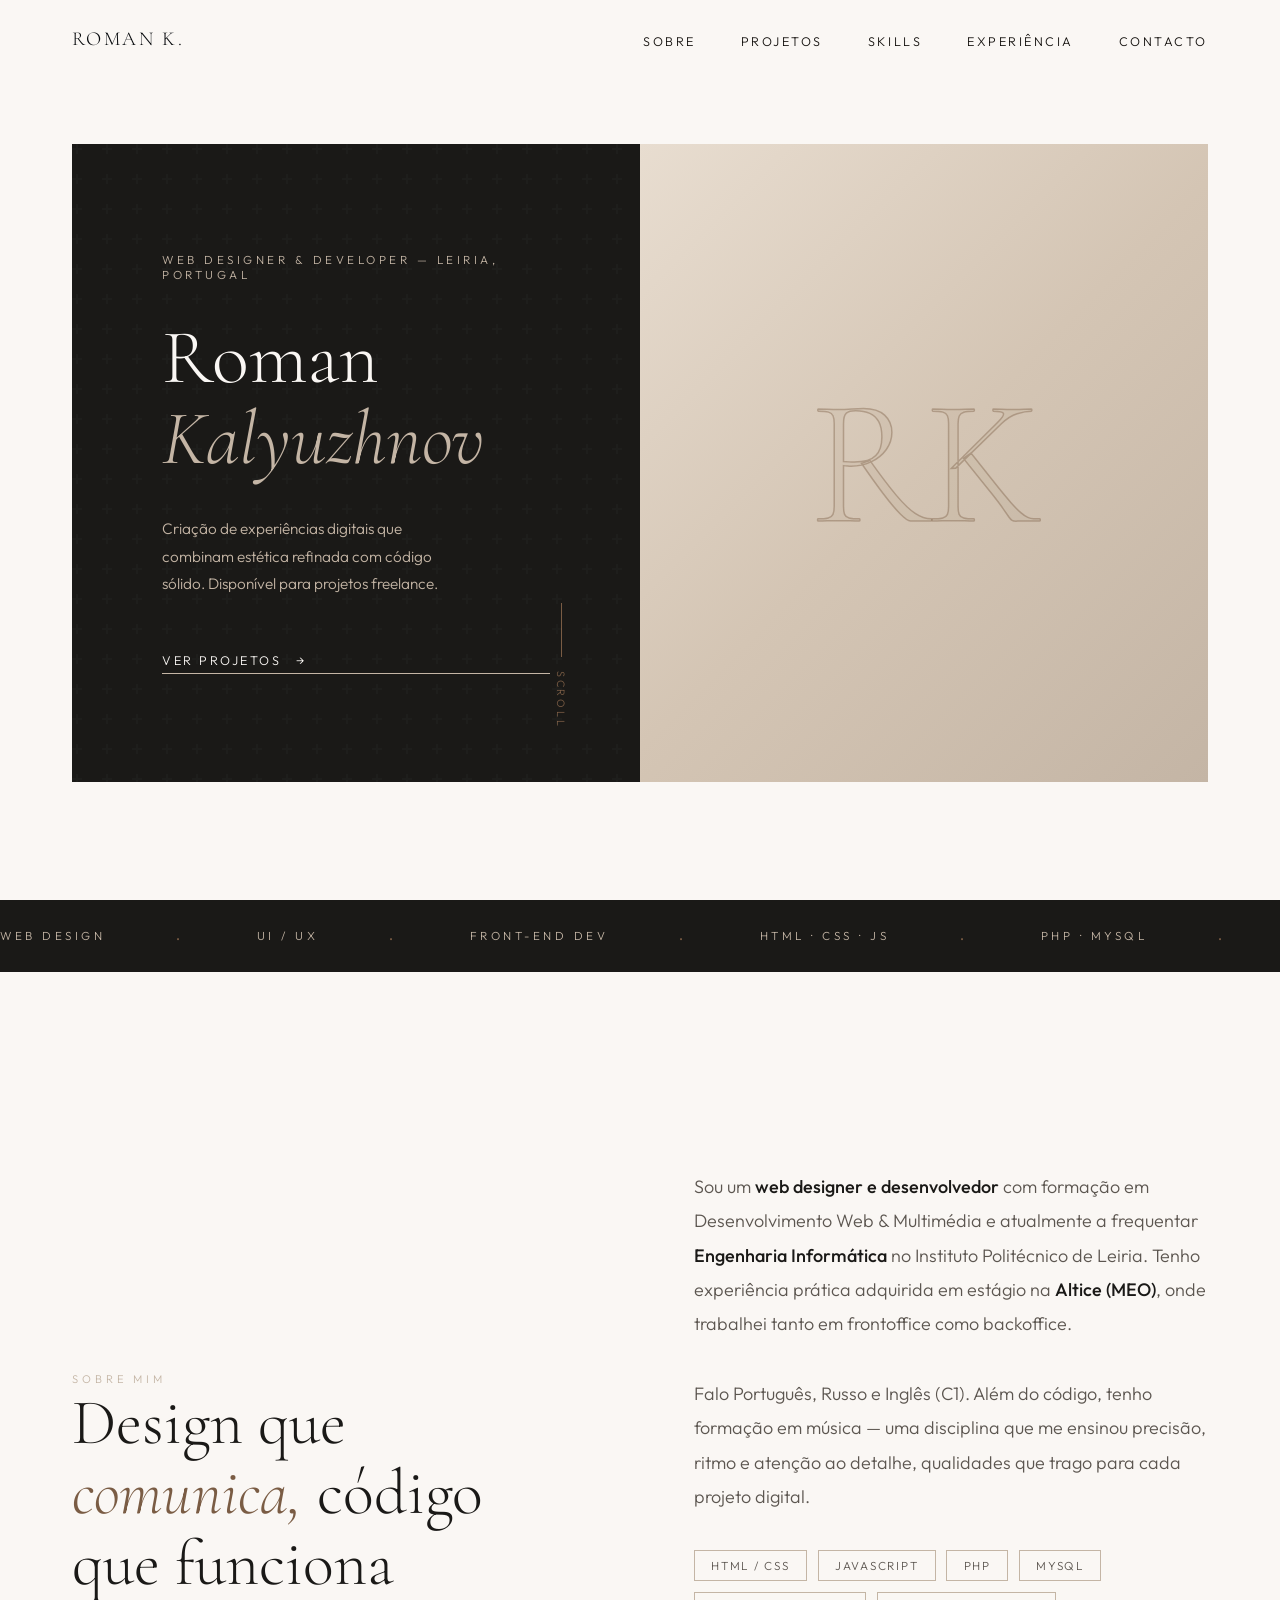
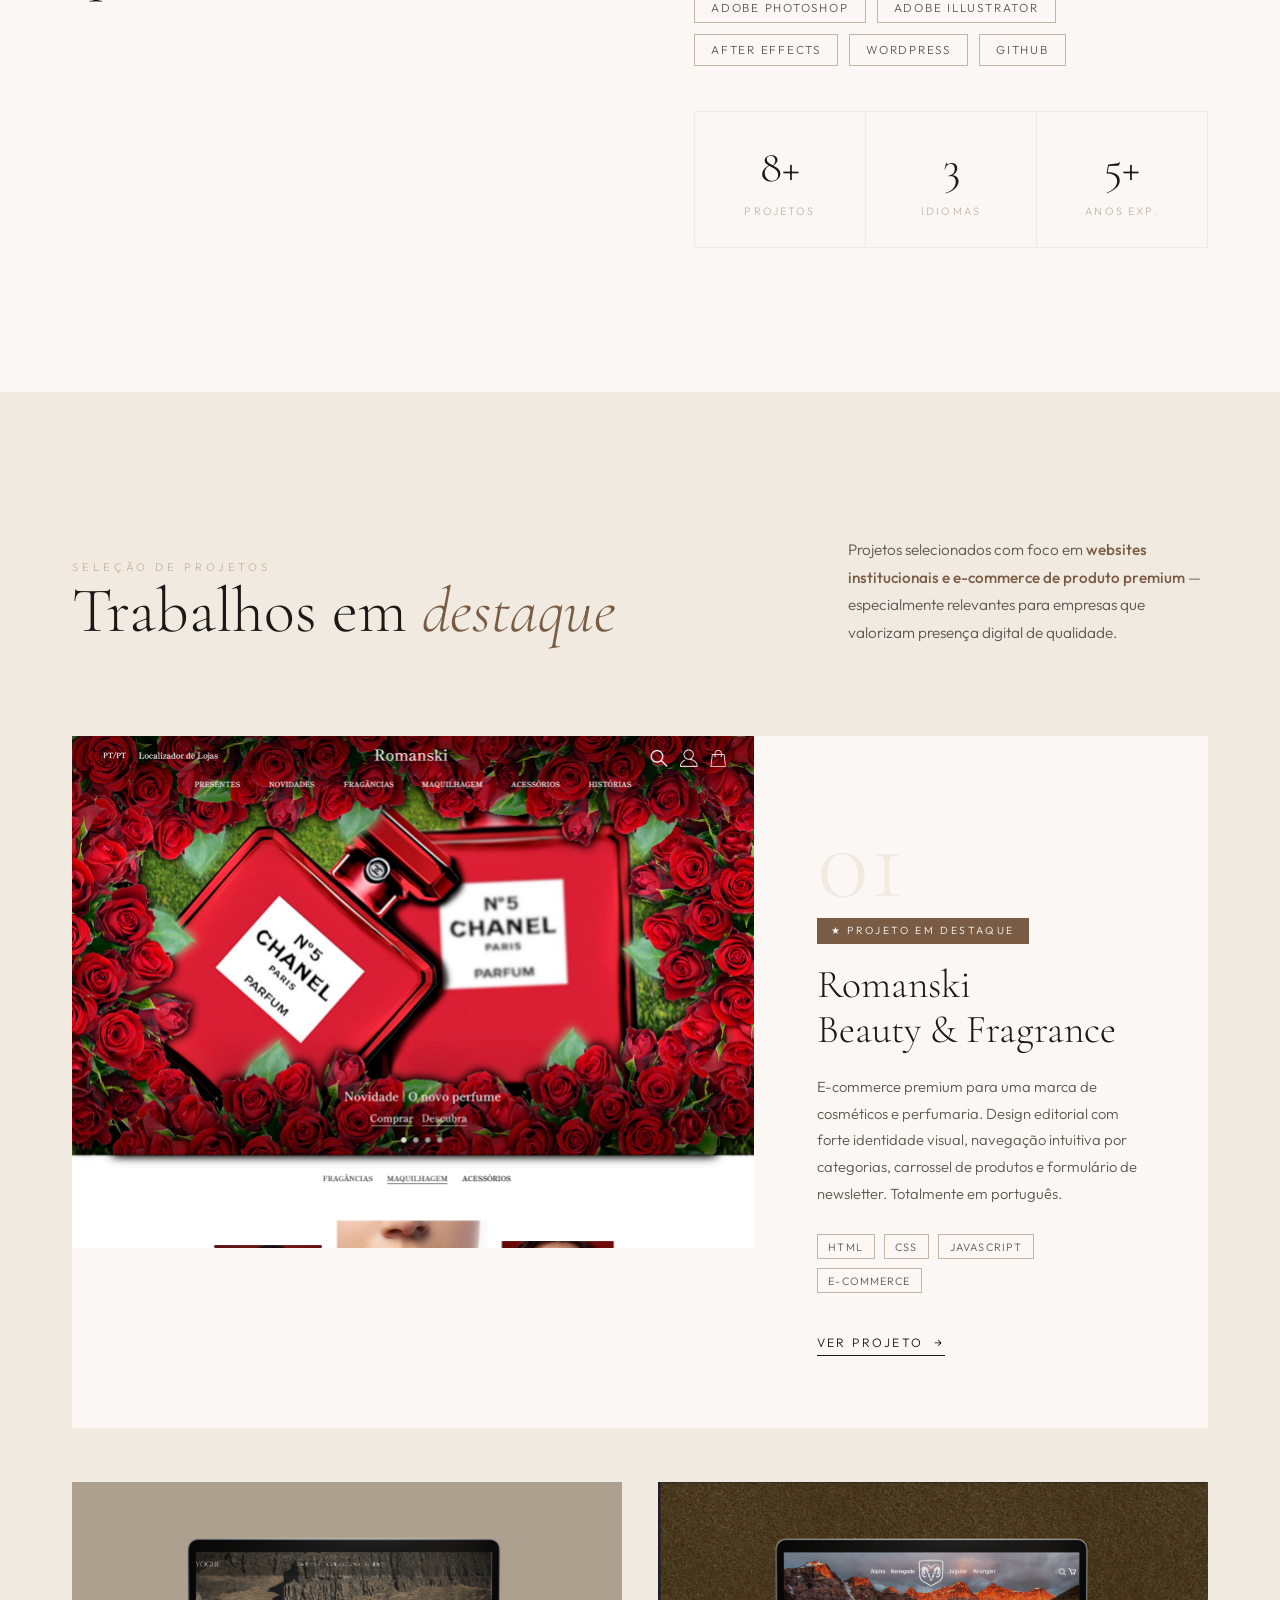
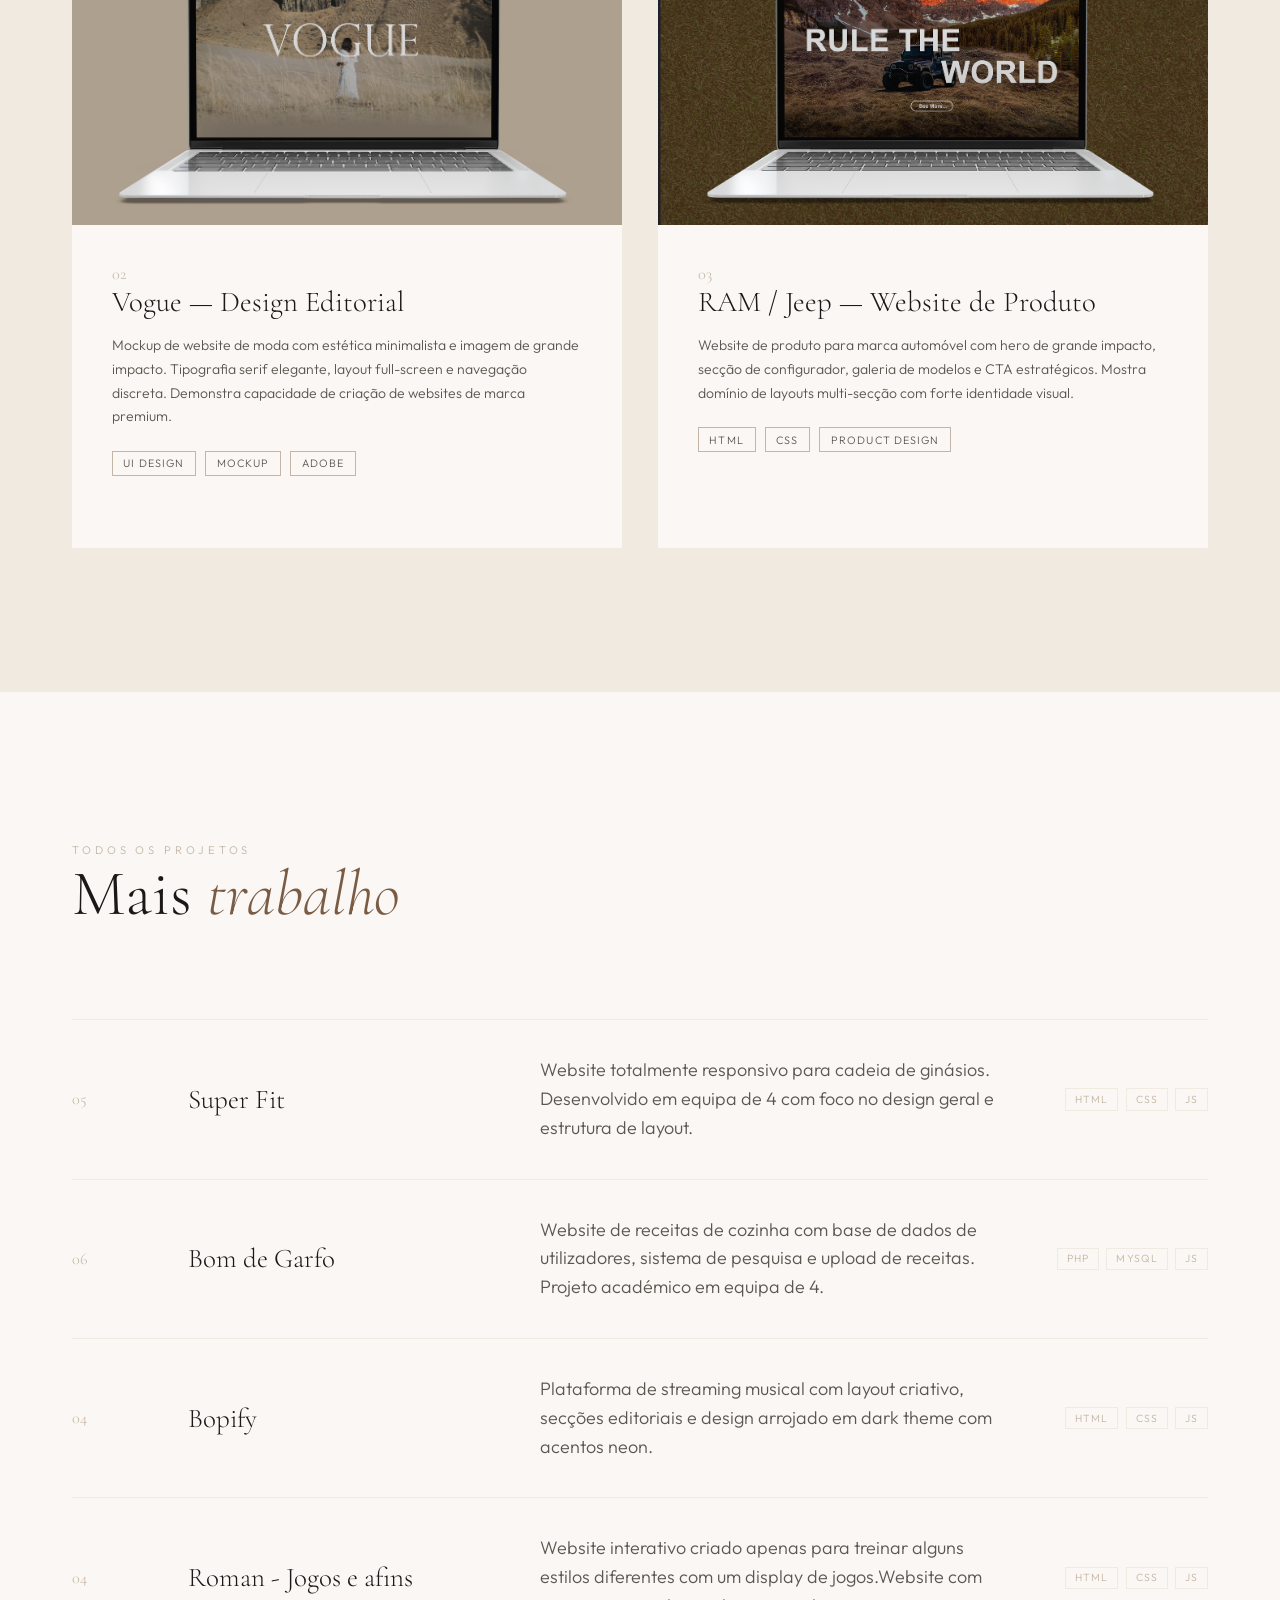
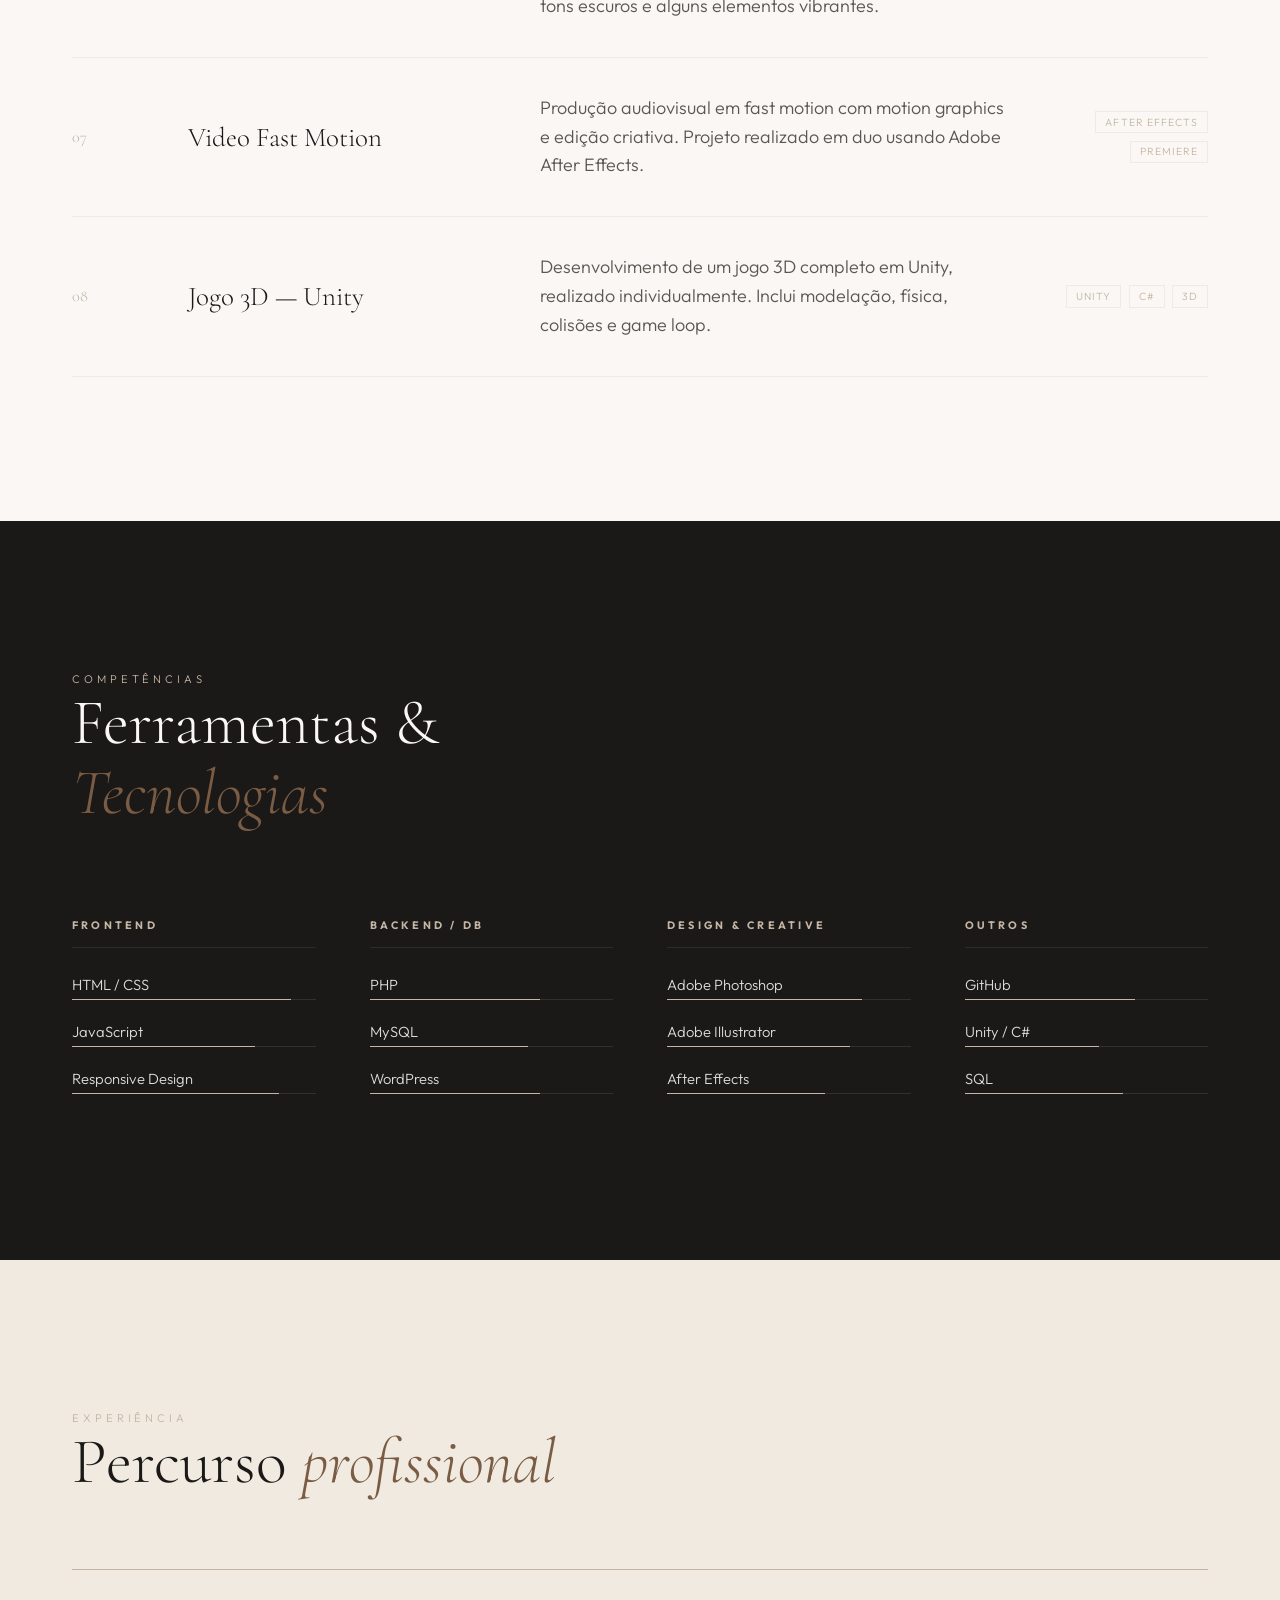
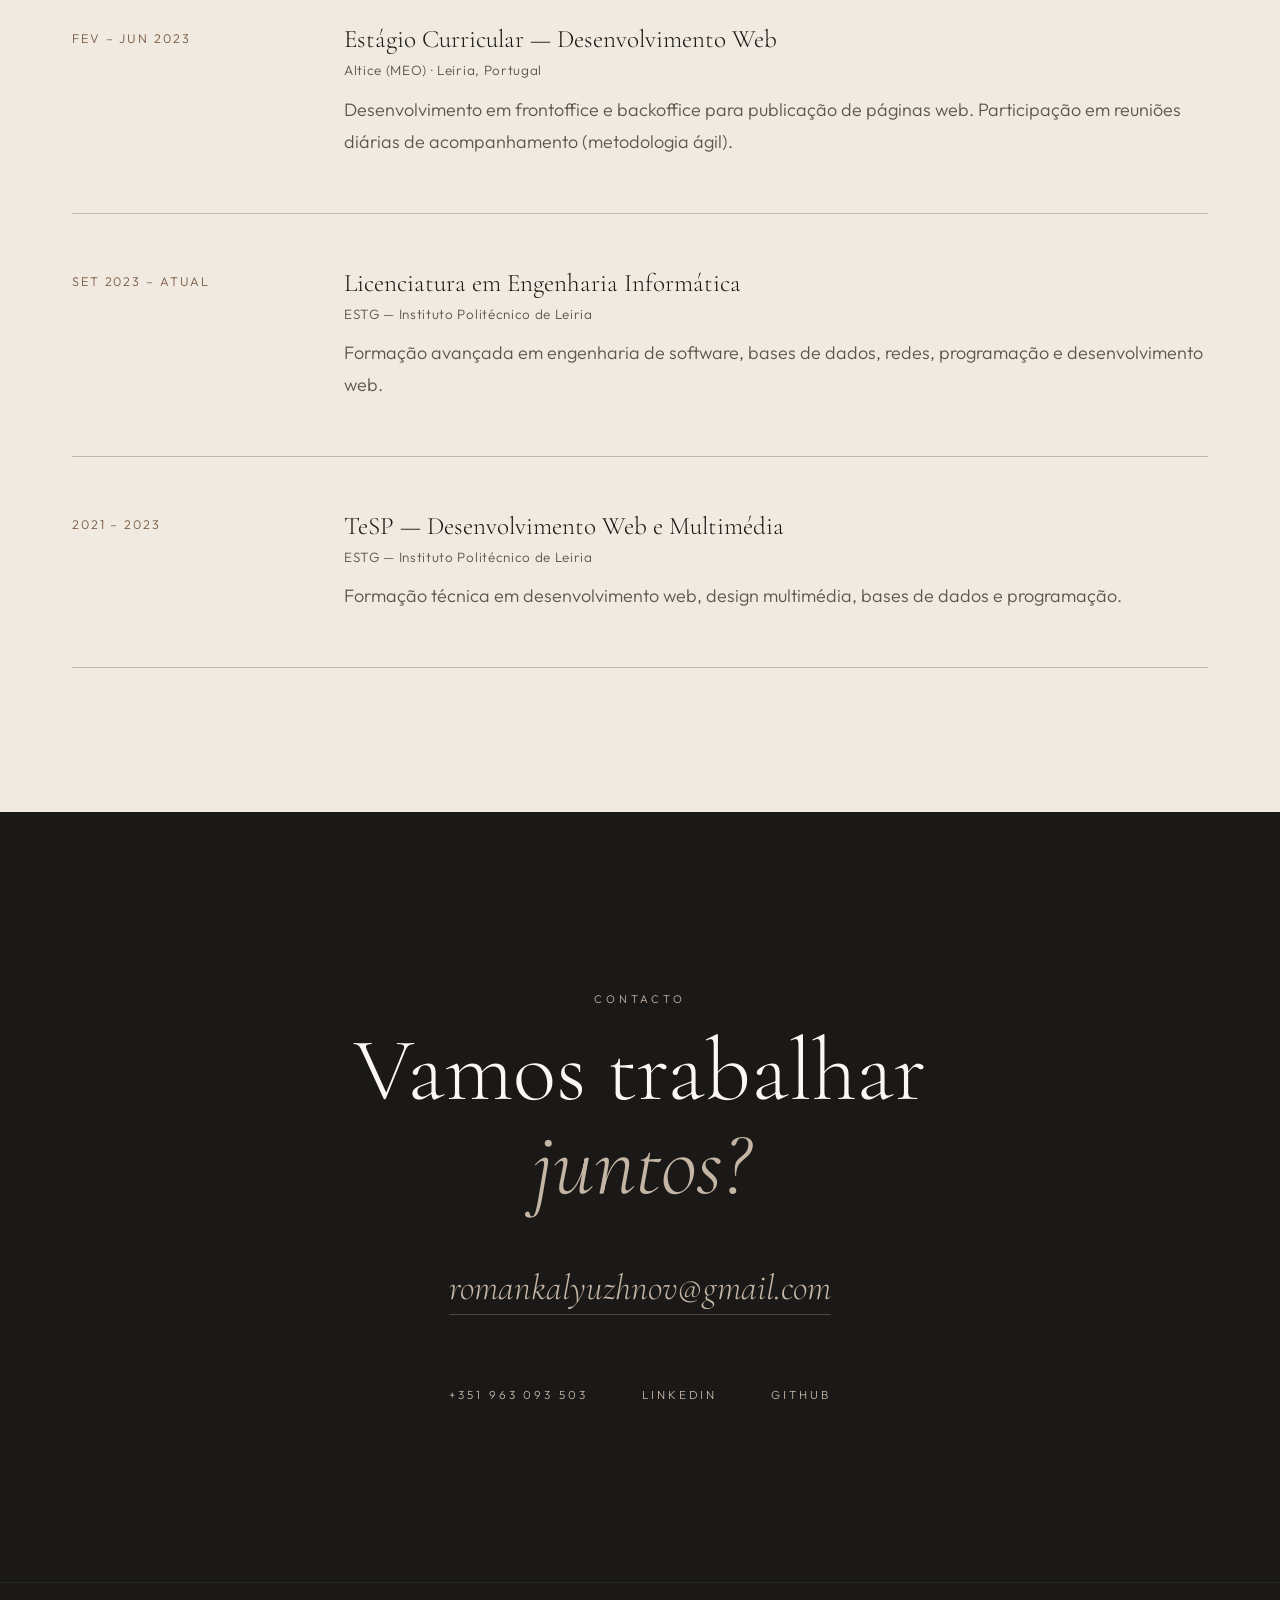
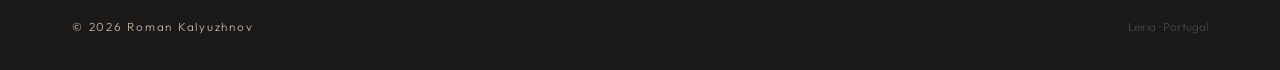
==== commit 7594a7a6: "img" ====
--- a/portfolio.html
+++ b/portfolio.html
@@ -116,7 +116,7 @@
   <!-- FEATURED #1: Romanski — most relevant to Natstone (premium product showcase) -->
   <div class="featured-hero-card fade-up">
     <div class="fhc-img">
-      <img src="Designs/Romanski/2211707_RomanKalyuzhnov.png" alt="Romanski — E-commerce de cosméticos premium" loading="lazy"/>
+      <img src="img/2211707_RomanKalyuzhnov.png" alt="Romanski — E-commerce de cosméticos premium" loading="lazy"/>
     </div>
     <div class="fhc-info">
       <span class="fhc-num">01</span>
@@ -141,7 +141,7 @@
     <!-- Vogue Mockup -->
     <div class="feat-card fade-up">
       <div class="feat-card-img">
-        <img src="Designs/Vogue/vogue.png" alt="Vogue — Design editorial" loading="lazy"/>
+        <img src="img/vogue.png" alt="Vogue — Design editorial" loading="lazy"/>
       </div>
       <div class="feat-card-info">
         <span class="feat-card-num">02</span>
@@ -158,7 +158,7 @@
     <!-- Jeep -->
     <div class="feat-card fade-up">
       <div class="feat-card-img">
-        <img src="Designs/Jeep/B1F24348-9C37-4CF2-A3FC-3904807052FF.png" alt="Jeep — Website de produto" loading="lazy"/>
+        <img src="img/B1F24348-9C37-4CF2-A3FC-3904807052FF.png" alt="Jeep — Website de produto" loading="lazy"/>
       </div>
       <div class="feat-card-info">
         <span class="feat-card-num">03</span>
